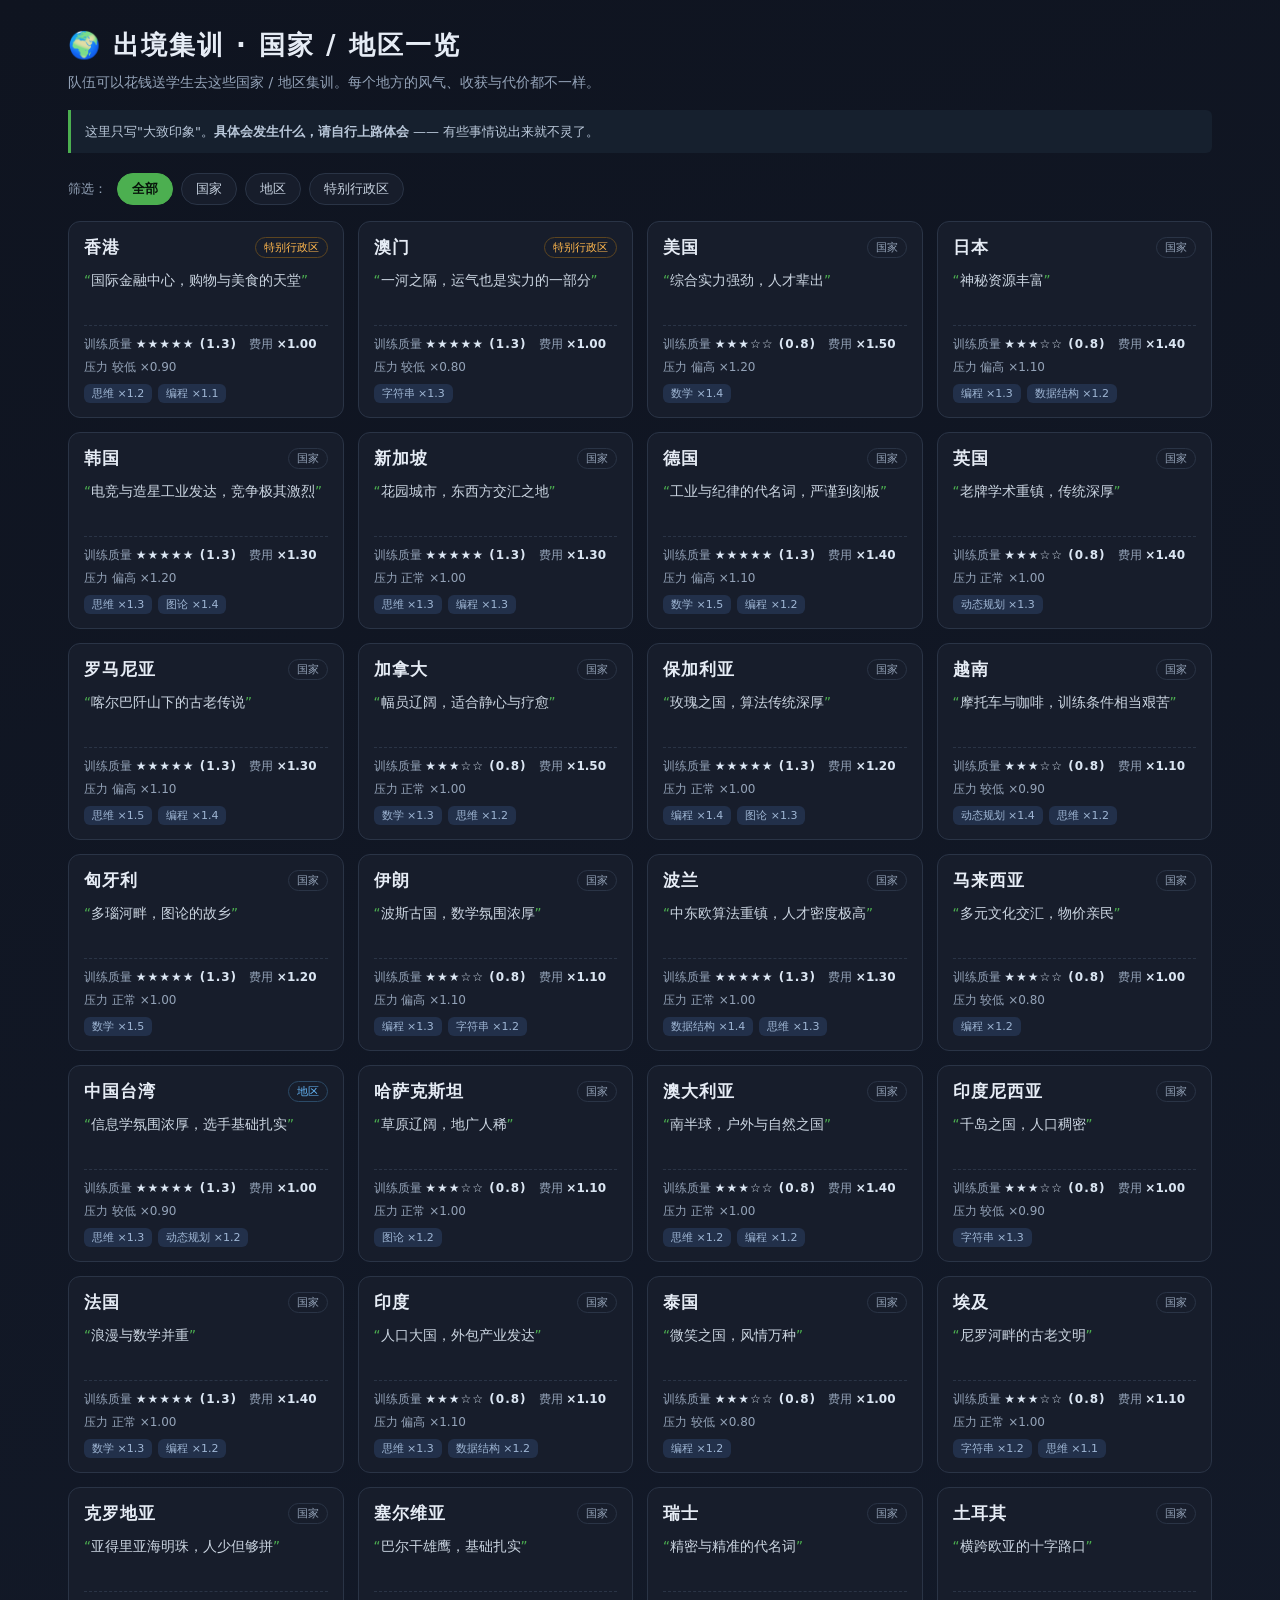
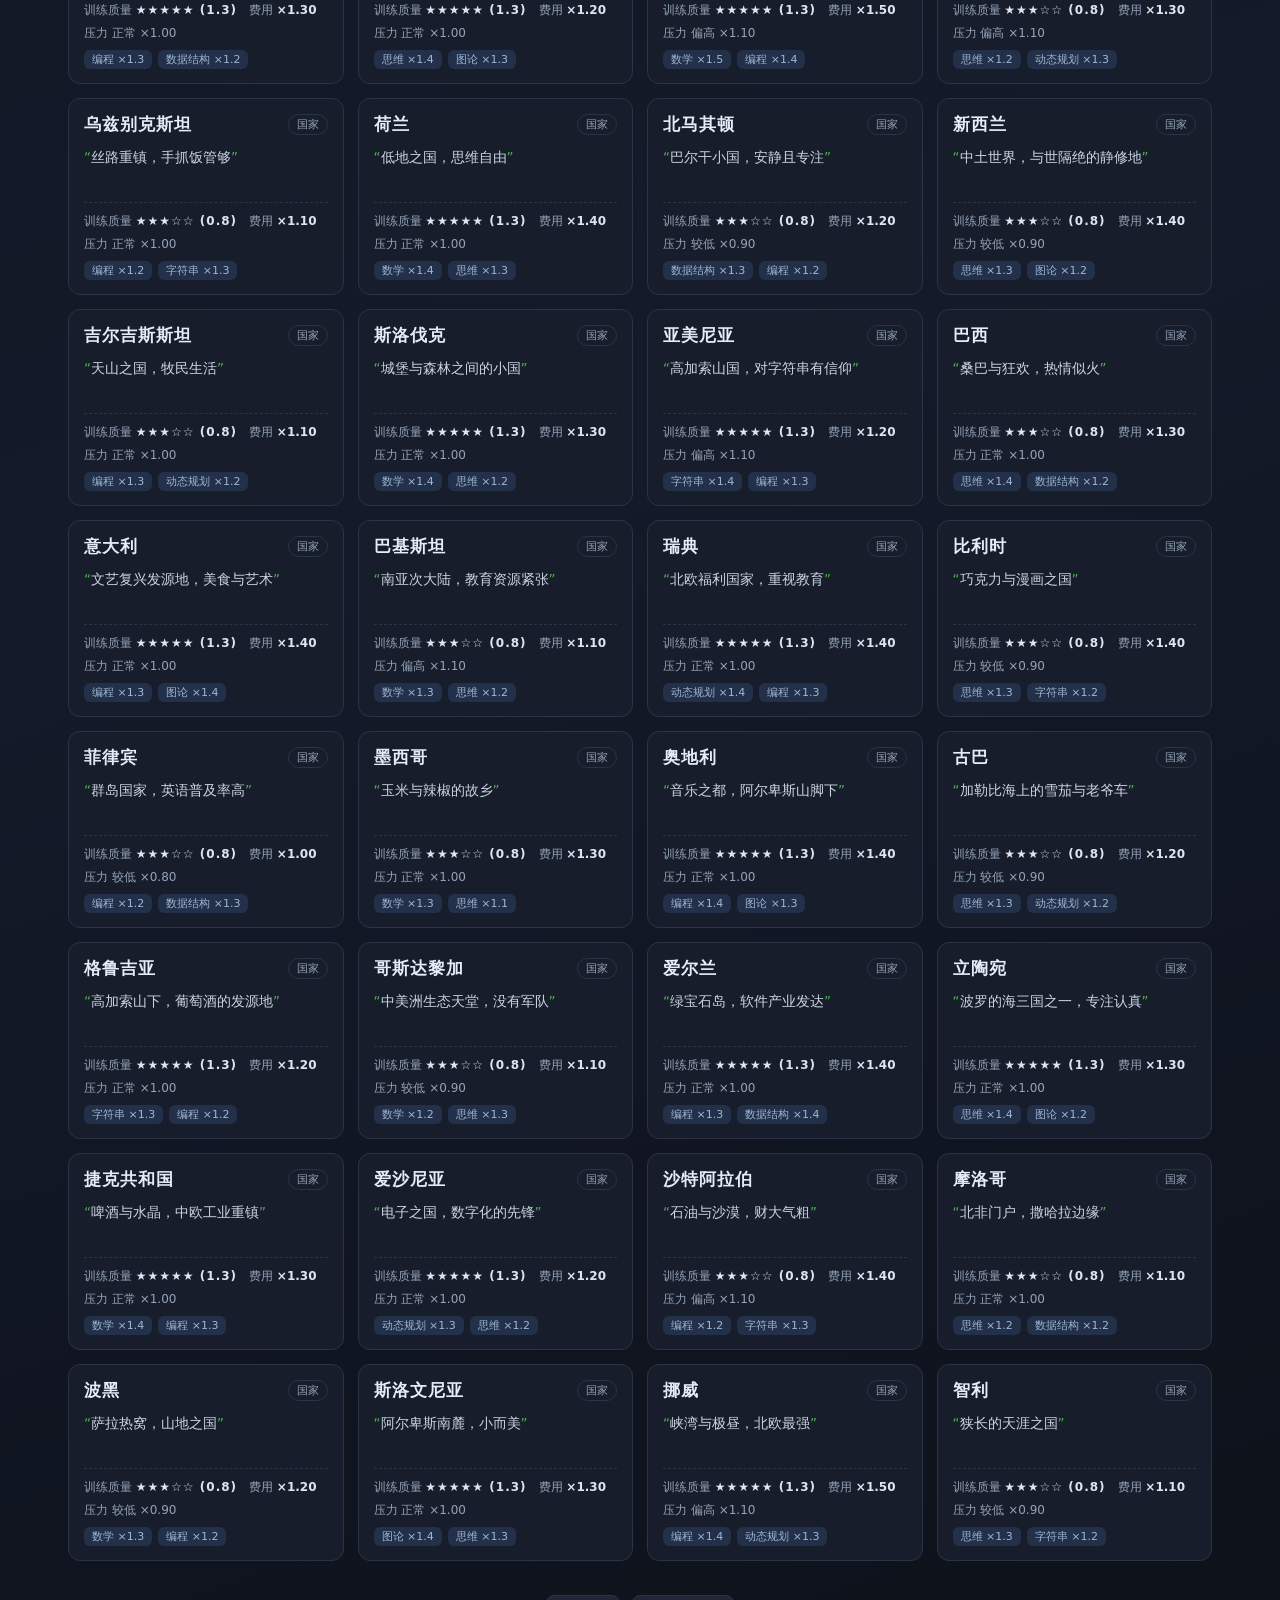
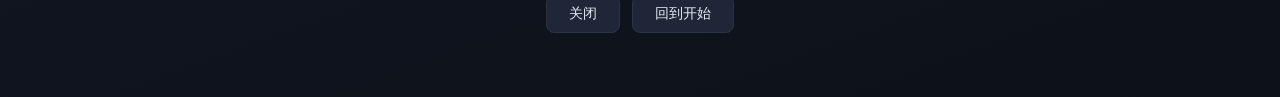
==== country.html @ 7300b24a "feat: 出境集训各国效果补全 + 6 个新隐藏天赋 + 数值平衡 + 项目精简 出境集训（补充未完成的部分） - 新增 lib/countries.js：56 个国家/地区的完整数据 + 每国专属" ====
<!DOCTYPE html>
<html lang="zh-CN">
<head>
<meta charset="UTF-8">
<meta name="viewport" content="width=device-width, initial-scale=1.0">
<title>查看国家 · OI 教练模拟器</title>
<style>
  :root{ --bg:#0f1420; --panel:#171d2b; --panel2:#1e2637; --line:#2a3446; --text:#e6ecf5; --muted:#94a3b8; --accent:#4caf50; }
  *{ box-sizing:border-box; }
  body{ margin:0; padding:0; background:linear-gradient(160deg,#0f1420,#131a29 60%,#0d1119); color:var(--text);
        font-family:"Segoe UI","PingFang SC","Microsoft YaHei",system-ui,sans-serif; min-height:100vh; }
  .wrap{ max-width:1180px; margin:0 auto; padding:28px 18px 64px; }
  header h1{ margin:0 0 6px; font-size:26px; letter-spacing:2px; }
  header .sub{ color:var(--muted); font-size:14px; line-height:1.9; margin:0 0 6px; }
  .notice{ margin:14px 0 20px; padding:10px 14px; border-left:3px solid var(--accent); background:#16202e;
           color:#b9c7d9; font-size:13px; line-height:1.8; border-radius:0 6px 6px 0; }
  .toolbar{ display:flex; flex-wrap:wrap; gap:8px; align-items:center; margin-bottom:16px; }
  .toolbar .lbl{ color:var(--muted); font-size:13px; margin-right:2px; }
  .tab{ padding:6px 14px; border-radius:999px; border:1px solid var(--line); background:var(--panel); color:#c7d2e0;
        font-size:13px; cursor:pointer; transition:.15s; }
  .tab:hover{ border-color:var(--accent); }
  .tab.on{ background:var(--accent); border-color:var(--accent); color:#06120a; font-weight:600; }
  .grid{ display:grid; grid-template-columns:repeat(auto-fill,minmax(268px,1fr)); gap:14px; }
  .card{ background:var(--panel); border:1px solid var(--line); border-radius:12px; padding:14px 15px;
         transition:.15s; position:relative; overflow:hidden; }
  .card:hover{ border-color:var(--accent); transform:translateY(-2px); }
  .card .top{ display:flex; align-items:center; justify-content:space-between; gap:8px; }
  .card .name{ font-size:17px; font-weight:700; letter-spacing:1px; }
  .badge{ font-size:11px; padding:2px 8px; border-radius:999px; border:1px solid var(--line); color:var(--muted); white-space:nowrap; }
  .badge.region{ color:#64b5f6; border-color:#2b4a67; }
  .badge.sar{ color:#ffb74d; border-color:#5c4520; }
  .hint{ margin:10px 0 12px; font-size:13.5px; color:#cbd5e1; line-height:1.75; min-height:44px; }
  .hint::before{ content:"“"; color:var(--accent); }
  .hint::after{ content:"”"; color:var(--accent); }
  .meta{ display:flex; flex-wrap:wrap; gap:6px 12px; font-size:12px; color:var(--muted); border-top:1px dashed var(--line); padding-top:10px; }
  .meta b{ color:#dbe6f3; font-weight:600; }
  .stars{ color:#ffca28; letter-spacing:1px; }
  .tags{ margin-top:8px; display:flex; flex-wrap:wrap; gap:6px; }
  .tag{ font-size:11px; padding:2px 8px; border-radius:6px; background:#22304a; color:#9fb6d4; }
  .footer{ margin-top:34px; display:flex; gap:12px; justify-content:center; }
  .btn{ display:inline-block; padding:9px 22px; border-radius:8px; border:1px solid var(--line); background:var(--panel2);
        color:var(--text); text-decoration:none; font-size:14px; cursor:pointer; }
  .btn:hover{ border-color:var(--accent); }
  .empty{ color:var(--muted); padding:40px 0; text-align:center; }
</style>
</head>
<body>
<div class="wrap">
  <header>
    <h1>🌍 出境集训 · 国家 / 地区一览</h1>
    <p class="sub">队伍可以花钱送学生去这些国家 / 地区集训。每个地方的风气、收获与代价都不一样。</p>
    <div class="notice">
      这里只写"大致印象"。<b>具体会发生什么，请自行上路体会</b> —— 有些事情说出来就不灵了。
    </div>
  </header>

  <div class="toolbar">
    <span class="lbl">筛选：</span>
    <button class="tab on" data-filter="all">全部</button>
    <button class="tab" data-filter="国家">国家</button>
    <button class="tab" data-filter="地区">地区</button>
    <button class="tab" data-filter="特别行政区">特别行政区</button>
  </div>

  <div class="grid" id="country-grid"></div>
  <div class="empty" id="country-empty" style="display:none">没有符合条件的国家/地区。</div>

  <div class="footer">
    <a class="btn" href="javascript:window.close()">关闭</a>
    <a class="btn" href="start.html">回到开始</a>
  </div>
</div>

<script src="lib/provinces.js"></script>
<script src="lib/constants.js"></script>
<script src="lib/countries.js"></script>
<script>
(function(){
  var ABILITY_NAMES = {
    thinking: '思维', coding: '编程', mental: '心理',
    knowledge_ds: '数据结构', knowledge_graph: '图论', knowledge_string: '字符串',
    knowledge_math: '数学', knowledge_dp: '动态规划'
  };

  function stars(quality){
    var q = Number(quality || 0);
    var n = Math.max(1, Math.min(5, Math.round(q / 1.3 * 5)));
    var s = "";
    for (var i = 0; i < 5; i++) s += (i < n ? "★" : "☆");
    return s + " (" + q.toFixed(1) + ")";
  }

  function pressureText(f){
    var v = Number(f);
    if (!isFinite(v)) return "—";
    if (v > 1.05) return "偏高 ×" + v.toFixed(2);
    if (v < 0.95) return "较低 ×" + v.toFixed(2);
    return "正常 ×" + v.toFixed(2);
  }

  function badgeClass(type){
    if (type === '特别行政区') return 'badge sar';
    if (type === '地区') return 'badge region';
    return 'badge';
  }

  function render(filter){
    var grid = document.getElementById('country-grid');
    var empty = document.getElementById('country-empty');
    grid.innerHTML = "";
    var keys = Object.keys(COUNTRIES).filter(function(k){ return /^\d+$/.test(k); });
    var shown = 0;
    keys.forEach(function(k){
      var c = COUNTRIES[k];
      if (filter !== 'all' && c.type !== filter) return;
      shown++;
      var card = document.createElement('div');
      card.className = 'card';

      var tags = '';
      var bonus = c.bonus || {};
      Object.keys(bonus).forEach(function(bk){
        var label = ABILITY_NAMES[bk] || bk;
        var val = Number(bonus[bk]);
        if (!isFinite(val) || val <= 1) return;
        tags += '<span class="tag">' + label + ' ×' + val.toFixed(1) + '</span>';
      });

      card.innerHTML =
        '<div class="top"><div class="name">' + c.name + '</div>' +
        '<div class="' + badgeClass(c.type) + '">' + (c.type || '') + '</div></div>' +
        '<div class="hint">' + (c.hint || '暂无描述') + '</div>' +
        '<div class="meta">' +
          '<span>训练质量 <b class="stars">' + stars(c.trainingQuality) + '</b></span>' +
          '<span>费用 <b>×' + Number(c.costMultiplier || 1).toFixed(2) + '</b></span>' +
          '<span>压力 ' + pressureText(c.pressureFactor) + '</span>' +
        '</div>' +
        (tags ? '<div class="tags">' + tags + '</div>' : '');
      grid.appendChild(card);
    });
    empty.style.display = shown === 0 ? 'block' : 'none';
  }

  var tabs = document.querySelectorAll(".tab");
  for (var i = 0; i < tabs.length; i++) {
    tabs[i].onclick = function(){
      for (var j = 0; j < tabs.length; j++) tabs[j].classList.remove("on");
      this.classList.add("on");
      render(this.dataset.filter);
    };
  }

  if (typeof COUNTRIES === "undefined") {
    document.getElementById("country-grid").innerHTML =
      '<div class="empty">国家数据加载失败，请检查 lib/countries.js 是否可访问。</div>';
    return;
  }
  render('all');
})();
</script>
</body>
</html>
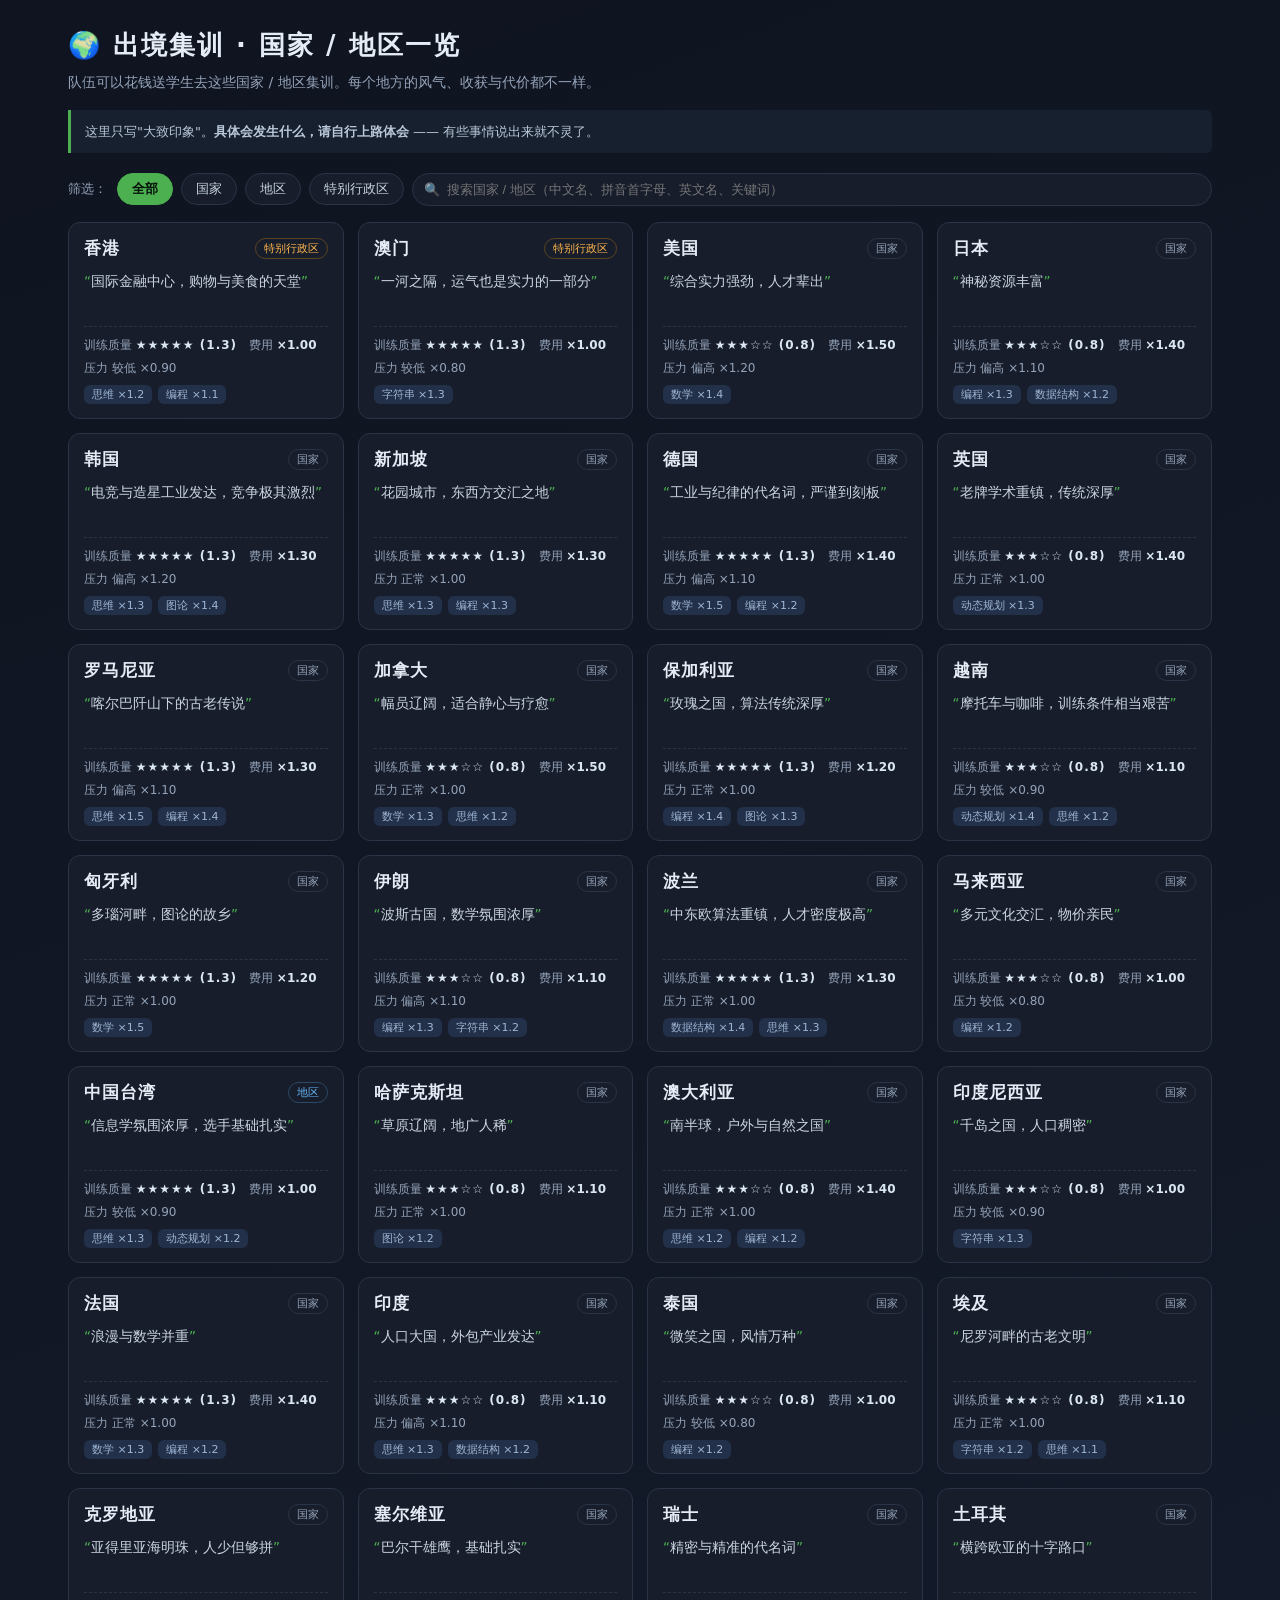
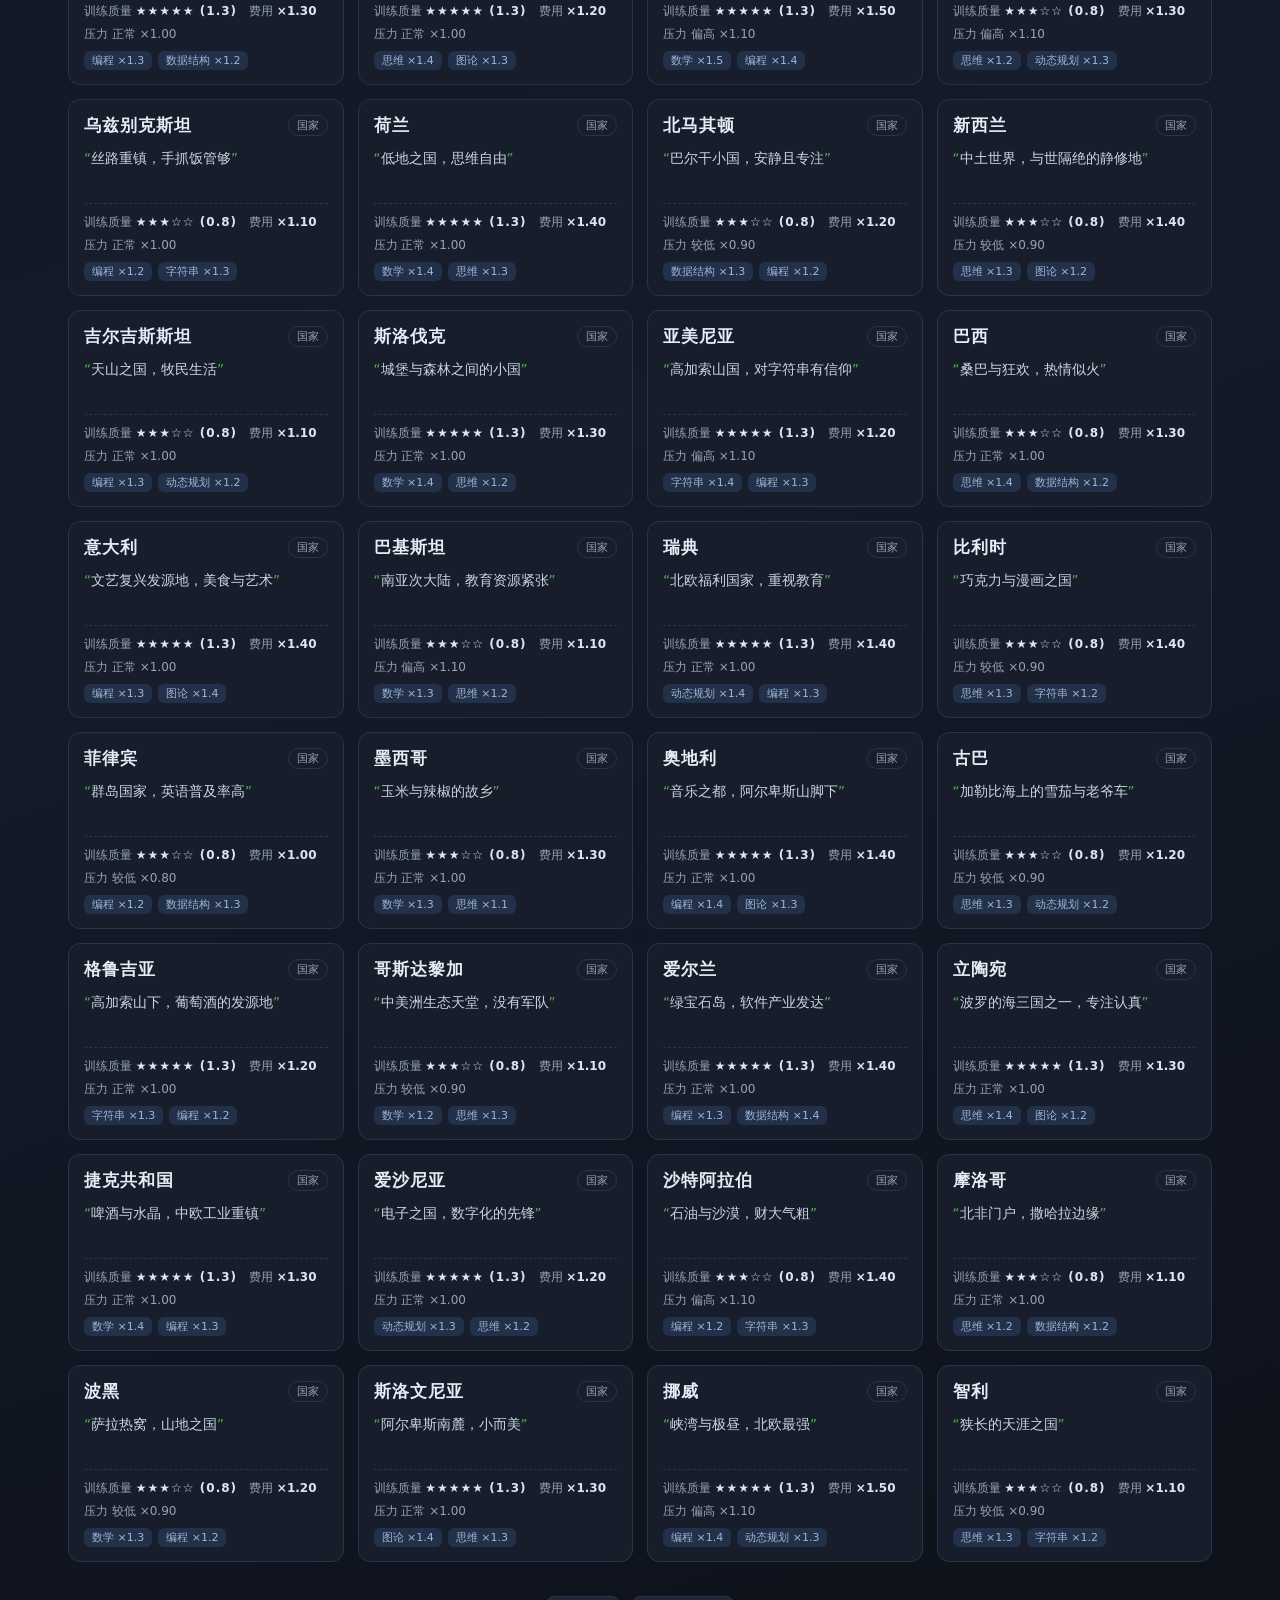
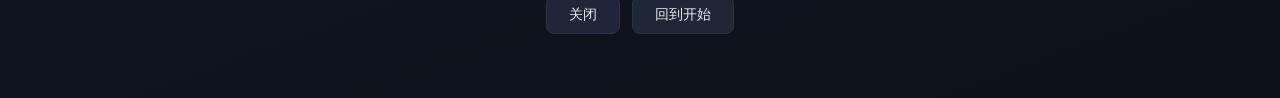
==== commit 75d48c0d: "feat: 隐藏天赋玩梗化 + 国家事件重做 + 隐藏成就 + 若干算法修复 隐藏天赋 - 6 个魔改隐藏天赋改名玩梗：样例过了就是过了 / 暴力出奇迹 / 你怎么知道我 AK 了 /   稳如老狗 " ====
--- a/country.html
+++ b/country.html
@@ -3,7 +3,7 @@
 <head>
 <meta charset="UTF-8">
 <meta name="viewport" content="width=device-width, initial-scale=1.0">
-<title>查看国家 · OI 教练模拟器</title>
+<title>国家 / 地区 · OI 教练模拟器</title>
 <style>
   :root{ --bg:#0f1420; --panel:#171d2b; --panel2:#1e2637; --line:#2a3446; --text:#e6ecf5; --muted:#94a3b8; --accent:#4caf50; }
   *{ box-sizing:border-box; }
@@ -42,6 +42,11 @@
         color:var(--text); text-decoration:none; font-size:14px; cursor:pointer; }
   .btn:hover{ border-color:var(--accent); }
   .empty{ color:var(--muted); padding:40px 0; text-align:center; }
+  .searchbox{ position:relative; flex:1 1 260px; min-width:220px; }
+  .searchbox input{ width:100%; padding:8px 12px 8px 34px; border-radius:999px; border:1px solid var(--line);
+        background:var(--panel); color:var(--text); font-size:13px; outline:none; }
+  .searchbox input:focus{ border-color:var(--accent); }
+  .searchbox::before{ content:"🔍"; position:absolute; left:12px; top:50%; transform:translateY(-50%); font-size:13px; opacity:.8; }
 </style>
 </head>
 <body>
@@ -60,6 +65,9 @@
     <button class="tab" data-filter="国家">国家</button>
     <button class="tab" data-filter="地区">地区</button>
     <button class="tab" data-filter="特别行政区">特别行政区</button>
+    <div class="searchbox">
+      <input type="text" id="country-search" placeholder="搜索国家 / 地区（中文名、拼音首字母、英文名、关键词）" autocomplete="off" />
+    </div>
   </div>
 
   <div class="grid" id="country-grid"></div>
@@ -104,7 +112,19 @@
     return 'badge';
   }
 
-  function render(filter){
+  var currentFilter = 'all';
+  var currentQuery = '';
+
+  function searchHaystack(name, c){
+    var extra = (typeof countryPinyin === 'function') ? countryPinyin(name) : '';
+    return [name, c.type || '', c.hint || '', extra].join(' ').toLowerCase();
+  }
+
+  function render(filter, query){
+    if (typeof filter === 'string') currentFilter = filter;
+    if (typeof query === 'string') currentQuery = query;
+    filter = currentFilter;
+    var q = String(currentQuery || '').trim().toLowerCase();
     var grid = document.getElementById('country-grid');
     var empty = document.getElementById('country-empty');
     grid.innerHTML = "";
@@ -113,6 +133,7 @@
     keys.forEach(function(k){
       var c = COUNTRIES[k];
       if (filter !== 'all' && c.type !== filter) return;
+      if (q && searchHaystack(c.name, c).indexOf(q) < 0) return;
       shown++;
       var card = document.createElement('div');
       card.className = 'card';
@@ -150,6 +171,14 @@
     };
   }
 
+  var searchInput = document.getElementById("country-search");
+  if (searchInput) {
+    searchInput.oninput = function(){
+      currentQuery = this.value || '';
+      render();
+    };
+  }
+
   if (typeof COUNTRIES === "undefined") {
     document.getElementById("country-grid").innerHTML =
       '<div class="empty">国家数据加载失败，请检查 lib/countries.js 是否可访问。</div>';
